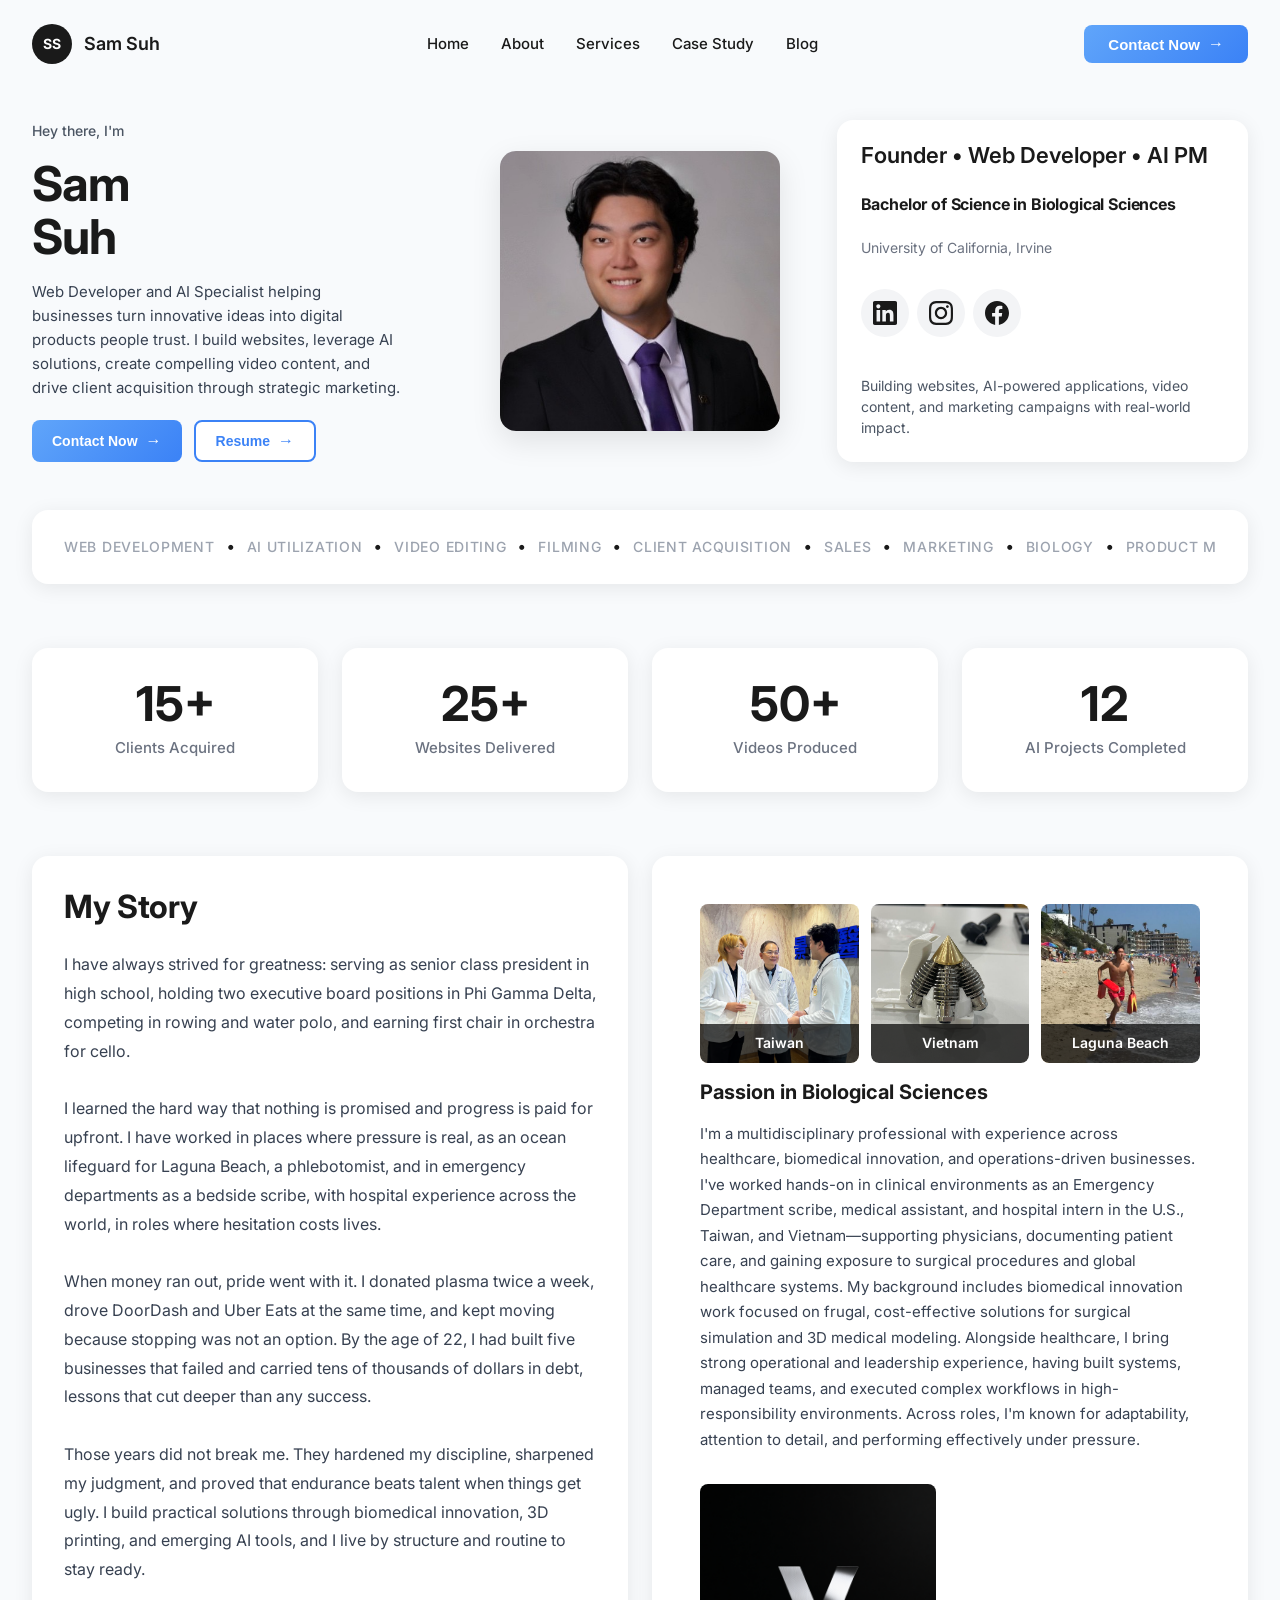
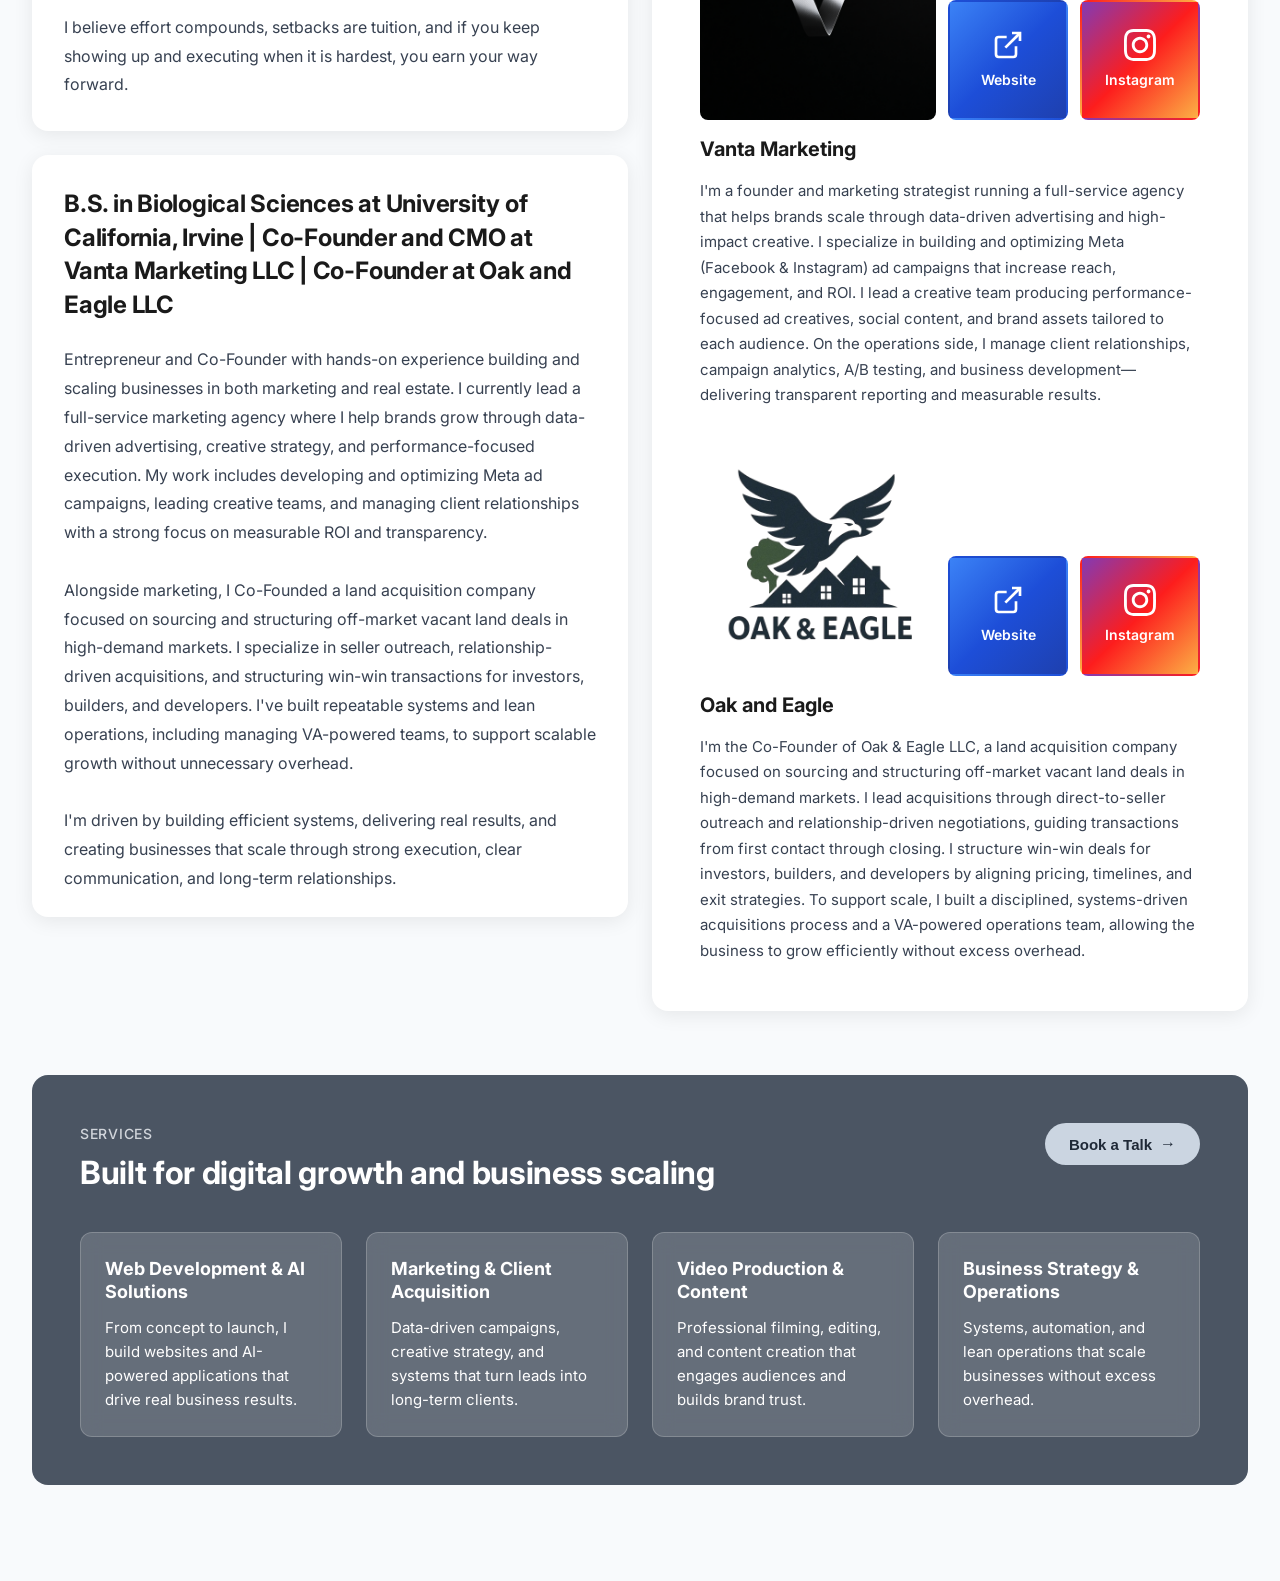
==== index.html @ a6cb5fdf "1" ====
<!DOCTYPE html>
<html lang="en">
<head>
    <meta charset="UTF-8">
    <meta name="viewport" content="width=device-width, initial-scale=1.0">
    <title>Sam Suh - Portfolio</title>
    <link rel="stylesheet" href="styles.css">
    <link rel="preconnect" href="https://fonts.googleapis.com">
    <link rel="preconnect" href="https://fonts.gstatic.com" crossorigin>
    <link href="https://fonts.googleapis.com/css2?family=Inter:wght@400;500;600;700&display=swap" rel="stylesheet">
</head>
<body>
    <!-- Header -->
    <header class="header">
        <div class="header-container">
            <div class="logo-section">
                <div class="logo-circle">SS</div>
                <span class="logo-name">Sam Suh</span>
            </div>
            <nav class="nav-links">
                <a href="#home">Home</a>
                <a href="#about">About</a>
                <a href="#services">Services</a>
                <a href="#case-study">Case Study</a>
                <a href="#blog">Blog</a>
            </nav>
            <button class="btn-contact-header">Contact Now <span class="arrow">→</span></button>
        </div>
    </header>

    <!-- Main Content -->
    <main class="main-content">
        <!-- Hero/About Section -->
        <section class="hero-section">
            <div class="hero-container">
                <!-- Left Column -->
                <div class="hero-left">
                    <p class="greeting">Hey there, I'm</p>
                    <h1 class="hero-name">Sam<br>Suh</h1>
                    <p class="hero-description">
                        Web Developer and AI Specialist helping businesses turn innovative ideas into digital products people trust. I build websites, leverage AI solutions, create compelling video content, and drive client acquisition through strategic marketing.
                    </p>
                    <div class="hero-buttons">
                        <button class="btn-primary">Contact Now <span class="arrow">→</span></button>
                        <button class="btn-secondary">Resume <span class="arrow">→</span></button>
                    </div>
                </div>

                <!-- Middle Column - Profile Picture -->
                <div class="hero-middle">
                    <div class="profile-image-container">
                        <img src="jojo.PNG" alt="Sam Suh" class="profile-image">
                    </div>
                </div>

                <!-- Right Column - Experience Card -->
                <div class="hero-right">
                    <div class="experience-card">
                        <p class="card-role">Founder • Web Developer • AI PM</p>
                        <h2 class="card-title">Bachelor of Science in Biological Sciences</h2>
                        <p class="card-company">University of California, Irvine</p>
                        <div class="card-icons">
                            <a href="https://www.linkedin.com/in/sam-suh-499b0b1a9/" target="_blank" rel="noopener noreferrer" class="social-icon" aria-label="LinkedIn">
                                <svg width="24" height="24" viewBox="0 0 24 24" fill="currentColor">
                                    <path d="M20.447 20.452h-3.554v-5.569c0-1.328-.027-3.037-1.852-3.037-1.853 0-2.136 1.445-2.136 2.939v5.667H9.351V9h3.414v1.561h.046c.477-.9 1.637-1.85 3.37-1.85 3.601 0 4.267 2.37 4.267 5.455v6.286zM5.337 7.433c-1.144 0-2.063-.926-2.063-2.065 0-1.138.92-2.063 2.063-2.063 1.14 0 2.064.925 2.064 2.063 0 1.139-.925 2.065-2.064 2.065zm1.782 13.019H3.555V9h3.564v11.452zM22.225 0H1.771C.792 0 0 .774 0 1.729v20.542C0 23.227.792 24 1.771 24h20.451C23.2 24 24 23.227 24 22.271V1.729C24 .774 23.2 0 22.222 0h.003z"/>
                                </svg>
                            </a>
                            <a href="https://www.instagram.com/jojo.suh/" target="_blank" rel="noopener noreferrer" class="social-icon" aria-label="Instagram">
                                <svg width="24" height="24" viewBox="0 0 24 24" fill="currentColor">
                                    <path d="M12 2.163c3.204 0 3.584.012 4.85.07 3.252.148 4.771 1.691 4.919 4.919.058 1.265.069 1.645.069 4.849 0 3.205-.012 3.584-.069 4.849-.149 3.225-1.664 4.771-4.919 4.919-1.266.058-1.644.07-4.85.07-3.204 0-3.584-.012-4.849-.07-3.26-.149-4.771-1.699-4.919-4.92-.058-1.265-.07-1.644-.07-4.849 0-3.204.013-3.583.07-4.849.149-3.227 1.664-4.771 4.919-4.919 1.266-.057 1.645-.069 4.849-.069zm0-2.163c-3.259 0-3.667.014-4.947.072-4.358.2-6.78 2.618-6.98 6.98-.059 1.281-.073 1.689-.073 4.948 0 3.259.014 3.668.072 4.948.2 4.358 2.618 6.78 6.98 6.98 1.281.058 1.689.072 4.948.072 3.259 0 3.668-.014 4.948-.072 4.354-.2 6.782-2.618 6.979-6.98.059-1.28.073-1.689.073-4.948 0-3.259-.014-3.667-.072-4.947-.196-4.354-2.617-6.78-6.979-6.98-1.281-.059-1.69-.073-4.949-.073zm0 5.838c-3.403 0-6.162 2.759-6.162 6.162s2.759 6.163 6.162 6.163 6.162-2.759 6.162-6.163c0-3.403-2.759-6.162-6.162-6.162zm0 10.162c-2.209 0-4-1.79-4-4 0-2.209 1.791-4 4-4s4 1.791 4 4c0 2.21-1.791 4-4 4zm6.406-11.845c-.796 0-1.441.645-1.441 1.44s.645 1.44 1.441 1.44c.795 0 1.439-.645 1.439-1.44s-.644-1.44-1.439-1.44z"/>
                                </svg>
                            </a>
                            <a href="https://www.facebook.com/suhjojo" target="_blank" rel="noopener noreferrer" class="social-icon" aria-label="Facebook">
                                <svg width="24" height="24" viewBox="0 0 24 24" fill="currentColor">
                                    <path d="M24 12.073c0-6.627-5.373-12-12-12s-12 5.373-12 12c0 5.99 4.388 10.954 10.125 11.854v-8.385H7.078v-3.47h3.047V9.43c0-3.007 1.792-4.669 4.533-4.669 1.312 0 2.686.235 2.686.235v2.953H15.83c-1.491 0-1.956.925-1.956 1.874v2.25h3.328l-.532 3.47h-2.796v8.385C19.612 23.027 24 18.062 24 12.073z"/>
                                </svg>
                            </a>
                        </div>
                        <p class="card-description">
                            Building websites, AI-powered applications, video content, and marketing campaigns with real-world impact.
                        </p>
                    </div>
                </div>
            </div>
        </section>

        <!-- Skills Section -->
        <section class="skills-section">
            <div class="skills-container">
                <div class="skills-card">
                    <div class="skills-scroll">
                        <div class="skills-content">
                            <span class="skill-item">WEB DEVELOPMENT</span>
                            <span class="skill-dot">•</span>
                            <span class="skill-item">AI UTILIZATION</span>
                            <span class="skill-dot">•</span>
                            <span class="skill-item">VIDEO EDITING</span>
                            <span class="skill-dot">•</span>
                            <span class="skill-item">FILMING</span>
                            <span class="skill-dot">•</span>
                            <span class="skill-item">CLIENT ACQUISITION</span>
                            <span class="skill-dot">•</span>
                            <span class="skill-item">SALES</span>
                            <span class="skill-dot">•</span>
                            <span class="skill-item">MARKETING</span>
                            <span class="skill-dot">•</span>
                            <span class="skill-item">BIOLOGY</span>
                            <span class="skill-dot">•</span>
                            <span class="skill-item">PRODUCT MANAGEMENT</span>
                            <span class="skill-dot">•</span>
                            <span class="skill-item">UI/UX DESIGN</span>
                            <span class="skill-dot">•</span>
                            <span class="skill-item">CONTENT CREATION</span>
                            <span class="skill-dot">•</span>
                            <span class="skill-item">BRAND STRATEGY</span>
                            <span class="skill-dot">•</span>
                            <span class="skill-item">DATA ANALYSIS</span>
                            <span class="skill-dot">•</span>
                            <span class="skill-item">PROJECT MANAGEMENT</span>
                            <span class="skill-dot">•</span>
                            <span class="skill-item">SEO OPTIMIZATION</span>
                            <span class="skill-dot">•</span>
                            <span class="skill-item">SOCIAL MEDIA</span>
                            <span class="skill-dot">•</span>
                            <span class="skill-item">E-COMMERCE</span>
                            <span class="skill-dot">•</span>
                            <span class="skill-item">API INTEGRATION</span>
                            <span class="skill-dot">•</span>
                            <span class="skill-item">CLOUD SERVICES</span>
                            <span class="skill-dot">•</span>
                            <span class="skill-item">WEB DEVELOPMENT</span>
                            <span class="skill-dot">•</span>
                            <span class="skill-item">AI UTILIZATION</span>
                            <span class="skill-dot">•</span>
                            <span class="skill-item">VIDEO EDITING</span>
                            <span class="skill-dot">•</span>
                            <span class="skill-item">FILMING</span>
                            <span class="skill-dot">•</span>
                            <span class="skill-item">CLIENT ACQUISITION</span>
                            <span class="skill-dot">•</span>
                            <span class="skill-item">SALES</span>
                            <span class="skill-dot">•</span>
                            <span class="skill-item">MARKETING</span>
                            <span class="skill-dot">•</span>
                            <span class="skill-item">BIOLOGY</span>
                            <span class="skill-dot">•</span>
                            <span class="skill-item">PRODUCT MANAGEMENT</span>
                            <span class="skill-dot">•</span>
                            <span class="skill-item">UI/UX DESIGN</span>
                            <span class="skill-dot">•</span>
                            <span class="skill-item">CONTENT CREATION</span>
                            <span class="skill-dot">•</span>
                            <span class="skill-item">BRAND STRATEGY</span>
                            <span class="skill-dot">•</span>
                            <span class="skill-item">DATA ANALYSIS</span>
                            <span class="skill-dot">•</span>
                            <span class="skill-item">PROJECT MANAGEMENT</span>
                            <span class="skill-dot">•</span>
                            <span class="skill-item">SEO OPTIMIZATION</span>
                            <span class="skill-dot">•</span>
                            <span class="skill-item">SOCIAL MEDIA</span>
                            <span class="skill-dot">•</span>
                            <span class="skill-item">E-COMMERCE</span>
                            <span class="skill-dot">•</span>
                            <span class="skill-item">API INTEGRATION</span>
                            <span class="skill-dot">•</span>
                            <span class="skill-item">CLOUD SERVICES</span>
                        </div>
                    </div>
                </div>
            </div>
        </section>

        <!-- Statistics Section -->
        <section class="stats-section">
            <div class="stats-container">
                <div class="stat-card">
                    <h3 class="stat-number">15+</h3>
                    <p class="stat-label">Clients Acquired</p>
                </div>
                <div class="stat-card">
                    <h3 class="stat-number">25+</h3>
                    <p class="stat-label">Websites Delivered</p>
                </div>
                <div class="stat-card">
                    <h3 class="stat-number">50+</h3>
                    <p class="stat-label">Videos Produced</p>
                </div>
                <div class="stat-card">
                    <h3 class="stat-number">12</h3>
                    <p class="stat-label">AI Projects Completed</p>
                </div>
            </div>
        </section>

        <!-- About Section -->
        <section id="about" class="about-section">
            <div class="about-wrapper">
                <div class="about-left-column">
                    <div class="my-story-container">
                        <h2 class="my-story-title">My Story</h2>
                        <p class="my-story-description">
                            I have always strived for greatness: serving as senior class president in high school, holding two executive board positions in Phi Gamma Delta, competing in rowing and water polo, and earning first chair in orchestra for cello.<br><br>
                            I learned the hard way that nothing is promised and progress is paid for upfront. I have worked in places where pressure is real, as an ocean lifeguard for Laguna Beach, a phlebotomist, and in emergency departments as a bedside scribe, with hospital experience across the world, in roles where hesitation costs lives.<br><br>
                            When money ran out, pride went with it. I donated plasma twice a week, drove DoorDash and Uber Eats at the same time, and kept moving because stopping was not an option. By the age of 22, I had built five businesses that failed and carried tens of thousands of dollars in debt, lessons that cut deeper than any success.<br><br>
                            Those years did not break me. They hardened my discipline, sharpened my judgment, and proved that endurance beats talent when things get ugly. I build practical solutions through biomedical innovation, 3D printing, and emerging AI tools, and I live by structure and routine to stay ready.<br><br>
                            I believe effort compounds, setbacks are tuition, and if you keep showing up and executing when it is hardest, you earn your way forward.
                        </p>
                    </div>
                    <div class="about-container">
                        <h2 class="about-title">B.S. in Biological Sciences at University of California, Irvine | Co-Founder and CMO at Vanta Marketing LLC | Co-Founder at Oak and Eagle LLC</h2>
                        <p class="about-description">
                            Entrepreneur and Co-Founder with hands-on experience building and scaling businesses in both marketing and real estate. I currently lead a full-service marketing agency where I help brands grow through data-driven advertising, creative strategy, and performance-focused execution. My work includes developing and optimizing Meta ad campaigns, leading creative teams, and managing client relationships with a strong focus on measurable ROI and transparency.<br><br>
                            Alongside marketing, I Co-Founded a land acquisition company focused on sourcing and structuring off-market vacant land deals in high-demand markets. I specialize in seller outreach, relationship-driven acquisitions, and structuring win-win transactions for investors, builders, and developers. I've built repeatable systems and lean operations, including managing VA-powered teams, to support scalable growth without unnecessary overhead.<br><br>
                            I'm driven by building efficient systems, delivering real results, and creating businesses that scale through strong execution, clear communication, and long-term relationships.
                        </p>
                    </div>
                </div>
                <div class="about-box-right">
                    <div class="info-box">
                        <div class="info-images">
                            <div class="info-image">
                                <img src="tpe.PNG" alt="Taiwan">
                                <div class="image-overlay">Taiwan</div>
                            </div>
                            <div class="info-image">
                                <img src="vn.PNG" alt="Vietnam">
                                <div class="image-overlay">Vietnam</div>
                            </div>
                            <div class="info-image">
                                <img src="lg.PNG" alt="Laguna Beach">
                                <div class="image-overlay">Laguna Beach</div>
                            </div>
                        </div>
                        <h3 class="info-title">Passion in Biological Sciences</h3>
                        <p class="info-description">
                            I'm a multidisciplinary professional with experience across healthcare, biomedical innovation, and operations-driven businesses. I've worked hands-on in clinical environments as an Emergency Department scribe, medical assistant, and hospital intern in the U.S., Taiwan, and Vietnam—supporting physicians, documenting patient care, and gaining exposure to surgical procedures and global healthcare systems. My background includes biomedical innovation work focused on frugal, cost-effective solutions for surgical simulation and 3D medical modeling. Alongside healthcare, I bring strong operational and leadership experience, having built systems, managed teams, and executed complex workflows in high-responsibility environments. Across roles, I'm known for adaptability, attention to detail, and performing effectively under pressure.
                        </p>
                    </div>
                    <div class="info-box">
                        <div class="info-images">
                            <div class="info-image">
                                <img src="vanta.png" alt="Vanta Marketing">
                            </div>
                            <div class="info-button">
                                <a href="https://www.vantamarketing.co/" target="_blank" rel="noopener noreferrer" class="website-button">
                                    <svg width="24" height="24" viewBox="0 0 24 24" fill="none" stroke="currentColor" stroke-width="2">
                                        <path d="M18 13v6a2 2 0 0 1-2 2H5a2 2 0 0 1-2-2V8a2 2 0 0 1 2-2h6"></path>
                                        <polyline points="15 3 21 3 21 9"></polyline>
                                        <line x1="10" y1="14" x2="21" y2="3"></line>
                                    </svg>
                                    <span>Website</span>
                                </a>
                            </div>
                            <div class="info-button">
                                <a href="https://www.instagram.com/officialvantamarketing/" target="_blank" rel="noopener noreferrer" class="instagram-button">
                                    <svg width="24" height="24" viewBox="0 0 24 24" fill="currentColor">
                                        <path d="M12 2.163c3.204 0 3.584.012 4.85.07 3.252.148 4.771 1.691 4.919 4.919.058 1.265.069 1.645.069 4.849 0 3.205-.012 3.584-.069 4.849-.149 3.225-1.664 4.771-4.919 4.919-1.266.058-1.644.07-4.85.07-3.204 0-3.584-.012-4.849-.07-3.26-.149-4.771-1.699-4.919-4.92-.058-1.265-.07-1.644-.07-4.849 0-3.204.013-3.583.07-4.849.149-3.227 1.664-4.771 4.919-4.919 1.266-.057 1.645-.069 4.849-.069zm0-2.163c-3.259 0-3.667.014-4.947.072-4.358.2-6.78 2.618-6.98 6.98-.059 1.281-.073 1.689-.073 4.948 0 3.259.014 3.668.072 4.948.2 4.358 2.618 6.78 6.98 6.98 1.281.058 1.689.072 4.948.072 3.259 0 3.668-.014 4.948-.072 4.354-.2 6.782-2.618 6.979-6.98.059-1.28.073-1.689.073-4.948 0-3.259-.014-3.667-.072-4.947-.196-4.354-2.617-6.78-6.979-6.98-1.281-.059-1.69-.073-4.949-.073zm0 5.838c-3.403 0-6.162 2.759-6.162 6.162s2.759 6.163 6.162 6.163 6.162-2.759 6.162-6.163c0-3.403-2.759-6.162-6.162-6.162zm0 10.162c-2.209 0-4-1.79-4-4 0-2.209 1.791-4 4-4s4 1.791 4 4c0 2.21-1.791 4-4 4zm6.406-11.845c-.796 0-1.441.645-1.441 1.44s.645 1.44 1.441 1.44c.795 0 1.439-.645 1.439-1.44s-.644-1.44-1.439-1.44z"/>
                                    </svg>
                                    <span>Instagram</span>
                                </a>
                            </div>
                        </div>
                        <h3 class="info-title">Vanta Marketing</h3>
                        <p class="info-description">
                            I'm a founder and marketing strategist running a full-service agency that helps brands scale through data-driven advertising and high-impact creative. I specialize in building and optimizing Meta (Facebook & Instagram) ad campaigns that increase reach, engagement, and ROI. I lead a creative team producing performance-focused ad creatives, social content, and brand assets tailored to each audience. On the operations side, I manage client relationships, campaign analytics, A/B testing, and business development—delivering transparent reporting and measurable results.
                        </p>
                    </div>
                    <div class="info-box">
                        <div class="info-images">
                            <div class="info-image">
                                <img src="tmpd0c7r99x.webp" alt="Oak and Eagle">
                            </div>
                            <div class="info-button">
                                <a href="https://theoakeagle.com/" target="_blank" rel="noopener noreferrer" class="website-button">
                                    <svg width="24" height="24" viewBox="0 0 24 24" fill="none" stroke="currentColor" stroke-width="2">
                                        <path d="M18 13v6a2 2 0 0 1-2 2H5a2 2 0 0 1-2-2V8a2 2 0 0 1 2-2h6"></path>
                                        <polyline points="15 3 21 3 21 9"></polyline>
                                        <line x1="10" y1="14" x2="21" y2="3"></line>
                                    </svg>
                                    <span>Website</span>
                                </a>
                            </div>
                            <div class="info-button">
                                <a href="https://www.instagram.com/oakandeagle/" target="_blank" rel="noopener noreferrer" class="instagram-button">
                                    <svg width="24" height="24" viewBox="0 0 24 24" fill="currentColor">
                                        <path d="M12 2.163c3.204 0 3.584.012 4.85.07 3.252.148 4.771 1.691 4.919 4.919.058 1.265.069 1.645.069 4.849 0 3.205-.012 3.584-.069 4.849-.149 3.225-1.664 4.771-4.919 4.919-1.266.058-1.644.07-4.85.07-3.204 0-3.584-.012-4.849-.07-3.26-.149-4.771-1.699-4.919-4.92-.058-1.265-.07-1.644-.07-4.849 0-3.204.013-3.583.07-4.849.149-3.227 1.664-4.771 4.919-4.919 1.266-.057 1.645-.069 4.849-.069zm0-2.163c-3.259 0-3.667.014-4.947.072-4.358.2-6.78 2.618-6.98 6.98-.059 1.281-.073 1.689-.073 4.948 0 3.259.014 3.668.072 4.948.2 4.358 2.618 6.78 6.98 6.98 1.281.058 1.689.072 4.948.072 3.259 0 3.668-.014 4.948-.072 4.354-.2 6.782-2.618 6.979-6.98.059-1.28.073-1.689.073-4.948 0-3.259-.014-3.667-.072-4.947-.196-4.354-2.617-6.78-6.979-6.98-1.281-.059-1.69-.073-4.949-.073zm0 5.838c-3.403 0-6.162 2.759-6.162 6.162s2.759 6.163 6.162 6.163 6.162-2.759 6.162-6.163c0-3.403-2.759-6.162-6.162-6.162zm0 10.162c-2.209 0-4-1.79-4-4 0-2.209 1.791-4 4-4s4 1.791 4 4c0 2.21-1.791 4-4 4zm6.406-11.845c-.796 0-1.441.645-1.441 1.44s.645 1.44 1.441 1.44c.795 0 1.439-.645 1.439-1.44s-.644-1.44-1.439-1.44z"/>
                                    </svg>
                                    <span>Instagram</span>
                                </a>
                            </div>
                        </div>
                        <h3 class="info-title">Oak and Eagle</h3>
                        <p class="info-description">
                            I'm the Co-Founder of Oak & Eagle LLC, a land acquisition company focused on sourcing and structuring off-market vacant land deals in high-demand markets. I lead acquisitions through direct-to-seller outreach and relationship-driven negotiations, guiding transactions from first contact through closing. I structure win-win deals for investors, builders, and developers by aligning pricing, timelines, and exit strategies. To support scale, I built a disciplined, systems-driven acquisitions process and a VA-powered operations team, allowing the business to grow efficiently without excess overhead.
                        </p>
                    </div>
                </div>
            </div>
        </section>

        <!-- Services Section -->
        <section id="services" class="services-section">
            <div class="services-container">
                <div class="services-header">
                    <div class="services-header-left">
                        <p class="services-label">SERVICES</p>
                        <h3 class="services-title">Built for digital growth and business scaling</h3>
                    </div>
                    <button class="services-button">Book a Talk <span class="arrow">→</span></button>
                </div>
                <div class="services-cards">
                    <div class="service-card">
                        <h4 class="service-card-title">Web Development & AI Solutions</h4>
                        <p class="service-card-description">From concept to launch, I build websites and AI-powered applications that drive real business results.</p>
                    </div>
                    <div class="service-card">
                        <h4 class="service-card-title">Marketing & Client Acquisition</h4>
                        <p class="service-card-description">Data-driven campaigns, creative strategy, and systems that turn leads into long-term clients.</p>
                    </div>
                    <div class="service-card">
                        <h4 class="service-card-title">Video Production & Content</h4>
                        <p class="service-card-description">Professional filming, editing, and content creation that engages audiences and builds brand trust.</p>
                    </div>
                    <div class="service-card">
                        <h4 class="service-card-title">Business Strategy & Operations</h4>
                        <p class="service-card-description">Systems, automation, and lean operations that scale businesses without excess overhead.</p>
                    </div>
                </div>
            </div>
        </section>
    </main>

    <script src="script.js"></script>
</body>
</html>
---- styles.css ----
* {
    margin: 0;
    padding: 0;
    box-sizing: border-box;
}

body {
    font-family: 'Inter', -apple-system, BlinkMacSystemFont, 'Segoe UI', Roboto, Oxygen, Ubuntu, Cantarell, sans-serif;
    background-color: #f8fafc;
    color: #1a1a1a;
    line-height: 1.6;
}

/* Header */
.header {
    background-color: transparent;
    padding: 1.5rem 0;
    position: sticky;
    top: 0;
    z-index: 100;
}

.header-container {
    max-width: 1400px;
    margin: 0 auto;
    padding: 0 2rem;
    display: flex;
    justify-content: space-between;
    align-items: center;
}

.logo-section {
    display: flex;
    align-items: center;
    gap: 0.75rem;
}

.logo-circle {
    width: 40px;
    height: 40px;
    background-color: #1a1a1a;
    color: #ffffff;
    border-radius: 50%;
    display: flex;
    align-items: center;
    justify-content: center;
    font-weight: 700;
    font-size: 0.875rem;
}

.logo-name {
    font-weight: 600;
    font-size: 1.125rem;
    color: #1a1a1a;
}

.nav-links {
    display: flex;
    gap: 2rem;
    align-items: center;
}

.nav-links a {
    text-decoration: none;
    color: #1a1a1a;
    font-size: 0.9375rem;
    font-weight: 500;
    transition: color 0.2s;
}

.nav-links a:hover {
    color: #4a90e2;
}

.btn-contact-header {
    background: linear-gradient(135deg, #60a5fa 0%, #3b82f6 100%);
    color: #ffffff;
    border: none;
    padding: 0.625rem 1.5rem;
    border-radius: 0.5rem;
    font-weight: 600;
    font-size: 0.9375rem;
    cursor: pointer;
    display: flex;
    align-items: center;
    gap: 0.5rem;
    transition: transform 0.2s, box-shadow 0.2s;
}

.btn-contact-header:hover {
    transform: translateY(-1px);
    box-shadow: 0 4px 12px rgba(59, 130, 246, 0.3);
}

.arrow {
    font-size: 1rem;
}

/* Main Content */
.main-content {
    max-width: 1400px;
    margin: 0 auto;
    padding: 2rem 2rem;
}

/* Hero Section */
.hero-section {
    margin-bottom: 3rem;
}

.hero-container {
    display: grid;
    grid-template-columns: 1fr 0.8fr 1fr;
    gap: 2rem;
    align-items: stretch;
}

.hero-left {
    display: flex;
    flex-direction: column;
    gap: 1rem;
    justify-content: space-between;
    height: 100%;
}

.greeting {
    font-size: 0.875rem;
    color: #4b5563;
    font-weight: 500;
}

.hero-name {
    font-size: 3rem;
    font-weight: 700;
    line-height: 1.1;
    color: #1a1a1a;
    letter-spacing: -0.02em;
}

.hero-description {
    font-size: 0.9375rem;
    color: #374151;
    line-height: 1.6;
    max-width: 90%;
}

.hero-buttons {
    display: flex;
    gap: 0.75rem;
    margin-top: 0.25rem;
}

.btn-primary {
    background: linear-gradient(135deg, #60a5fa 0%, #3b82f6 100%);
    color: #ffffff;
    border: none;
    padding: 0.625rem 1.25rem;
    border-radius: 0.5rem;
    font-weight: 600;
    font-size: 0.875rem;
    cursor: pointer;
    display: flex;
    align-items: center;
    gap: 0.5rem;
    transition: transform 0.2s, box-shadow 0.2s;
}

.btn-primary:hover {
    transform: translateY(-1px);
    box-shadow: 0 4px 12px rgba(59, 130, 246, 0.3);
}

.btn-secondary {
    background: #ffffff;
    color: #3b82f6;
    border: 2px solid #3b82f6;
    padding: 0.625rem 1.25rem;
    border-radius: 0.5rem;
    font-weight: 600;
    font-size: 0.875rem;
    cursor: pointer;
    display: flex;
    align-items: center;
    gap: 0.5rem;
    transition: transform 0.2s, background-color 0.2s;
}

.btn-secondary:hover {
    transform: translateY(-1px);
    background-color: #eff6ff;
}

/* Profile Image */
.hero-middle {
    display: flex;
    justify-content: center;
    align-items: center;
}

.profile-image-container {
    width: 100%;
    max-width: 280px;
    aspect-ratio: 1;
    border-radius: 1rem;
    overflow: hidden;
    box-shadow: 0 10px 30px rgba(0, 0, 0, 0.1);
}

.profile-image {
    width: 100%;
    height: 100%;
    object-fit: cover;
}

/* Experience Card */
.hero-right {
    display: flex;
    justify-content: flex-end;
    align-items: flex-start;
    height: 100%;
}

.experience-card {
    background: #ffffff;
    border-radius: 1rem;
    padding: 1.5rem;
    box-shadow: 0 4px 20px rgba(0, 0, 0, 0.08);
    max-width: 100%;
    width: 100%;
    height: 100%;
    display: flex;
    flex-direction: column;
    justify-content: space-between;
}

.card-year {
    font-size: 0.75rem;
    color: #6b7280;
    margin-bottom: 0.375rem;
}

.card-role {
    font-size: 1.375rem;
    font-weight: 600;
    color: #1a1a1a;
    margin-bottom: 1mm;
    line-height: 1;
    padding-bottom: 0;
}

.card-title {
    font-size: 1rem;
    font-weight: 700;
    color: #1a1a1a;
    line-height: 1;
    margin-bottom: 1mm;
    margin-top: 0;
    letter-spacing: -0.01em;
    white-space: nowrap;
}

.card-company {
    font-size: 0.875rem;
    color: #6b7280;
    margin-bottom: 1mm;
    margin-top: 0;
    line-height: 1;
    padding-top: 0;
}

.card-icons {
    display: flex;
    gap: 0.5rem;
    margin-bottom: 0.75rem;
    margin-top: 1mm;
}

.social-icon {
    width: 48px;
    height: 48px;
    border-radius: 50%;
    display: flex;
    align-items: center;
    justify-content: center;
    background-color: #f3f4f6;
    color: #1a1a1a;
    text-decoration: none;
    transition: background-color 0.2s, transform 0.2s;
}

.social-icon:hover {
    background-color: #e5e7eb;
    transform: scale(1.1);
}

.social-icon svg {
    width: 24px;
    height: 24px;
}

.card-description {
    font-size: 0.875rem;
    color: #4b5563;
    line-height: 1.5;
}

/* Skills Section */
.skills-section {
    margin-bottom: 4rem;
}

.skills-container {
    display: flex;
    justify-content: center;
}

.skills-card {
    background: #ffffff;
    border-radius: 1rem;
    padding: 1.5rem 2rem;
    box-shadow: 0 4px 20px rgba(0, 0, 0, 0.08);
    overflow: hidden;
    width: 100%;
    max-width: 1400px;
}

.skills-scroll {
    overflow: hidden;
    width: 100%;
}

.skills-content {
    display: inline-flex;
    align-items: center;
    gap: 0.75rem;
    white-space: nowrap;
    animation: scroll-left 30s linear infinite;
}

@keyframes scroll-left {
    0% {
        transform: translateX(0);
    }
    100% {
        transform: translateX(-50%);
    }
}

.skill-item {
    font-size: 0.875rem;
    color: #9ca3af;
    font-weight: 500;
    letter-spacing: 0.05em;
    flex-shrink: 0;
}

.skill-dot {
    color: #1a1a1a;
    font-weight: 700;
    flex-shrink: 0;
}

/* Statistics Section */
.stats-section {
    margin-bottom: 4rem;
}

.stats-container {
    display: grid;
    grid-template-columns: repeat(4, 1fr);
    gap: 1.5rem;
}

.stat-card {
    background: #ffffff;
    border-radius: 1rem;
    padding: 2rem;
    box-shadow: 0 4px 20px rgba(0, 0, 0, 0.08);
    text-align: center;
}

.stat-number {
    font-size: 3rem;
    font-weight: 700;
    color: #1a1a1a;
    margin-bottom: 0.5rem;
    line-height: 1;
}

.stat-label {
    font-size: 0.9375rem;
    color: #6b7280;
    font-weight: 500;
}

/* About Section */
.about-section {
    margin-bottom: 4rem;
}

/* My Story Section */
.my-story-container {
    background: #ffffff;
    border-radius: 1rem;
    padding: 2rem;
    box-shadow: 0 4px 20px rgba(0, 0, 0, 0.08);
    display: flex;
    flex-direction: column;
}

.my-story-title {
    font-size: 2rem;
    font-weight: 700;
    color: #1a1a1a;
    margin: 0 0 1.5rem 0;
    line-height: 1.2;
    letter-spacing: -0.01em;
}

.my-story-description {
    font-size: 1rem;
    color: #374151;
    line-height: 1.8;
    text-align: left;
    word-spacing: normal;
    margin: 0;
}

/* Services Section */
.services-section {
    margin-bottom: 4rem;
}

.services-container {
    max-width: 1400px;
    margin: 0 auto;
    padding: 3rem;
    background: #4b5563;
    border-radius: 1rem;
}

.services-header {
    display: flex;
    justify-content: space-between;
    align-items: flex-start;
    margin-bottom: 2.5rem;
}

.services-header-left {
    display: flex;
    flex-direction: column;
    gap: 0.5rem;
}

.services-label {
    font-size: 0.875rem;
    color: #d1d5db;
    font-weight: 500;
    letter-spacing: 0.05em;
    margin: 0;
}

.services-title {
    font-size: 2rem;
    font-weight: 700;
    color: #ffffff;
    margin: 0;
    line-height: 1.2;
    letter-spacing: -0.01em;
}

.services-button {
    background: #cbd5e1;
    color: #1f2937;
    border: none;
    padding: 0.75rem 1.5rem;
    border-radius: 2rem;
    font-weight: 600;
    font-size: 0.9375rem;
    cursor: pointer;
    display: flex;
    align-items: center;
    gap: 0.5rem;
    transition: transform 0.2s, background-color 0.2s;
    white-space: nowrap;
}

.services-button:hover {
    background: #b0bcc8;
    transform: translateY(-1px);
}

.services-cards {
    display: grid;
    grid-template-columns: repeat(4, 1fr);
    gap: 1.5rem;
}

.service-card {
    background: rgba(255, 255, 255, 0.15);
    backdrop-filter: blur(10px);
    border-radius: 0.75rem;
    padding: 1.5rem;
    border: 1px solid rgba(255, 255, 255, 0.2);
}

.service-card-title {
    font-size: 1.125rem;
    font-weight: 700;
    color: #ffffff;
    margin: 0 0 0.75rem 0;
    line-height: 1.3;
}

.service-card-description {
    font-size: 0.9375rem;
    color: #ffffff;
    line-height: 1.6;
    margin: 0;
}

.about-wrapper {
    display: grid;
    grid-template-columns: repeat(4, 1fr);
    gap: 1.5rem;
    align-items: start;
}

.about-left-column {
    grid-column: span 2;
    display: flex;
    flex-direction: column;
    gap: 1.5rem;
}

.about-box-right {
    grid-column: span 2;
}

.about-container {
    background: #ffffff;
    border-radius: 1rem;
    padding: 2rem;
    padding-bottom: 1.5rem;
    box-shadow: 0 4px 20px rgba(0, 0, 0, 0.08);
    display: flex;
    flex-direction: column;
    align-self: start;
}

.about-box-right {
    background: #ffffff;
    border-radius: 1rem;
    padding: 3rem;
    box-shadow: 0 4px 20px rgba(0, 0, 0, 0.08);
    display: flex;
    flex-direction: column;
    gap: 2rem;
}

.info-box {
    display: flex;
    flex-direction: column;
    gap: 1rem;
}

.info-images {
    display: flex;
    gap: 0.75rem;
    flex-wrap: nowrap;
    justify-content: flex-start;
    align-items: flex-end;
    width: 100%;
}

.info-image {
    flex: 1;
    aspect-ratio: 1;
    min-width: 0;
    border-radius: 0.5rem;
    overflow: hidden;
    position: relative;
}

.info-image img {
    width: 100%;
    height: 100%;
    object-fit: cover;
}

.image-overlay {
    position: absolute;
    bottom: 0;
    left: 0;
    right: 0;
    background: rgba(0, 0, 0, 0.7);
    color: #ffffff;
    padding: 0.5rem;
    text-align: center;
    font-size: 0.875rem;
    font-weight: 600;
    border-radius: 0 0 0.5rem 0.5rem;
}

.info-button {
    flex: 0 0 auto;
    width: 120px;
    height: 120px;
    display: flex;
    align-items: center;
    justify-content: center;
    align-self: flex-end;
}

.website-button,
.instagram-button {
    width: 100%;
    height: 100%;
    display: flex;
    flex-direction: column;
    align-items: center;
    justify-content: center;
    gap: 0.5rem;
    border-radius: 0.5rem;
    text-decoration: none;
    font-weight: 600;
    font-size: 0.875rem;
    transition: transform 0.2s, box-shadow 0.2s;
    border: 2px solid #e5e7eb;
}

.website-button {
    background: linear-gradient(135deg, #3b82f6 0%, #1d4ed8 50%, #1e40af 100%);
    color: #ffffff;
    border-color: transparent;
}

.website-button:hover {
    transform: translateY(-2px);
    box-shadow: 0 4px 12px rgba(59, 130, 246, 0.3);
}

.instagram-button {
    background: linear-gradient(135deg, #833ab4 0%, #fd1d1d 50%, #fcb045 100%);
    color: #ffffff;
    border-color: transparent;
}

.instagram-button:hover {
    transform: translateY(-2px);
    box-shadow: 0 4px 12px rgba(131, 58, 180, 0.3);
}

.website-button svg,
.instagram-button svg {
    width: 32px;
    height: 32px;
}

.info-title {
    font-size: 1.25rem;
    font-weight: 700;
    color: #1a1a1a;
    margin: 0;
    line-height: 1.3;
}

.info-description {
    font-size: 0.9375rem;
    color: #374151;
    line-height: 1.7;
    margin: 0;
}

.about-title {
    font-size: 1.5rem;
    font-weight: 700;
    color: #1a1a1a;
    line-height: 1.4;
    margin-bottom: 1.5rem;
    letter-spacing: -0.01em;
}

.about-description {
    font-size: 1rem;
    color: #374151;
    line-height: 1.8;
    text-align: left;
    word-spacing: normal;
    margin-bottom: 0;
}

/* Responsive Design */
@media (max-width: 1200px) {
    .hero-container {
        grid-template-columns: 1fr;
        gap: 2rem;
    }

    .hero-middle {
        order: -1;
    }

    .profile-image-container {
        max-width: 300px;
    }

    .stats-container {
        grid-template-columns: repeat(2, 1fr);
    }
}

@media (max-width: 768px) {
    .header-container {
        flex-direction: column;
        gap: 1rem;
    }

    .nav-links {
        flex-wrap: wrap;
        justify-content: center;
        gap: 1rem;
    }

    .hero-name {
        font-size: 3rem;
    }

    .hero-buttons {
        flex-direction: column;
    }

    .stats-container {
        grid-template-columns: 1fr;
    }

    .skills-card {
        padding: 1rem;
    }
}
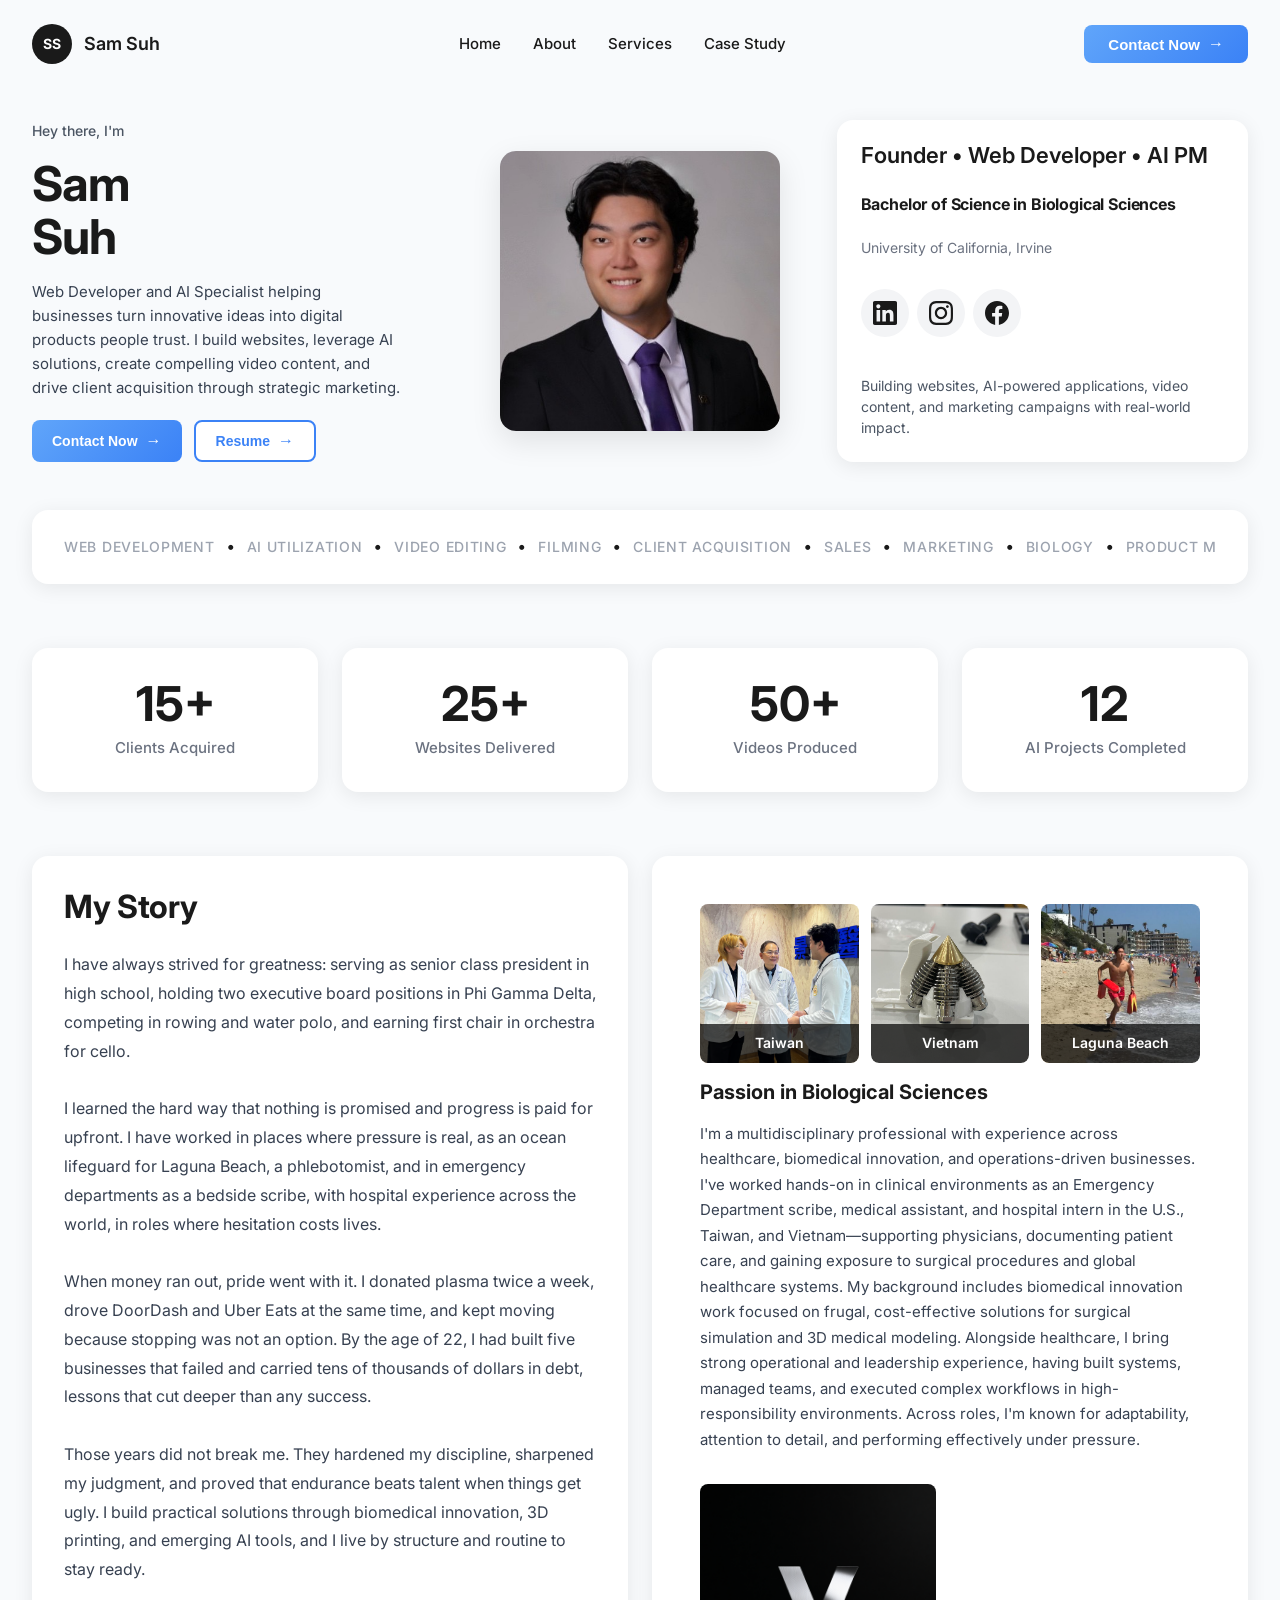
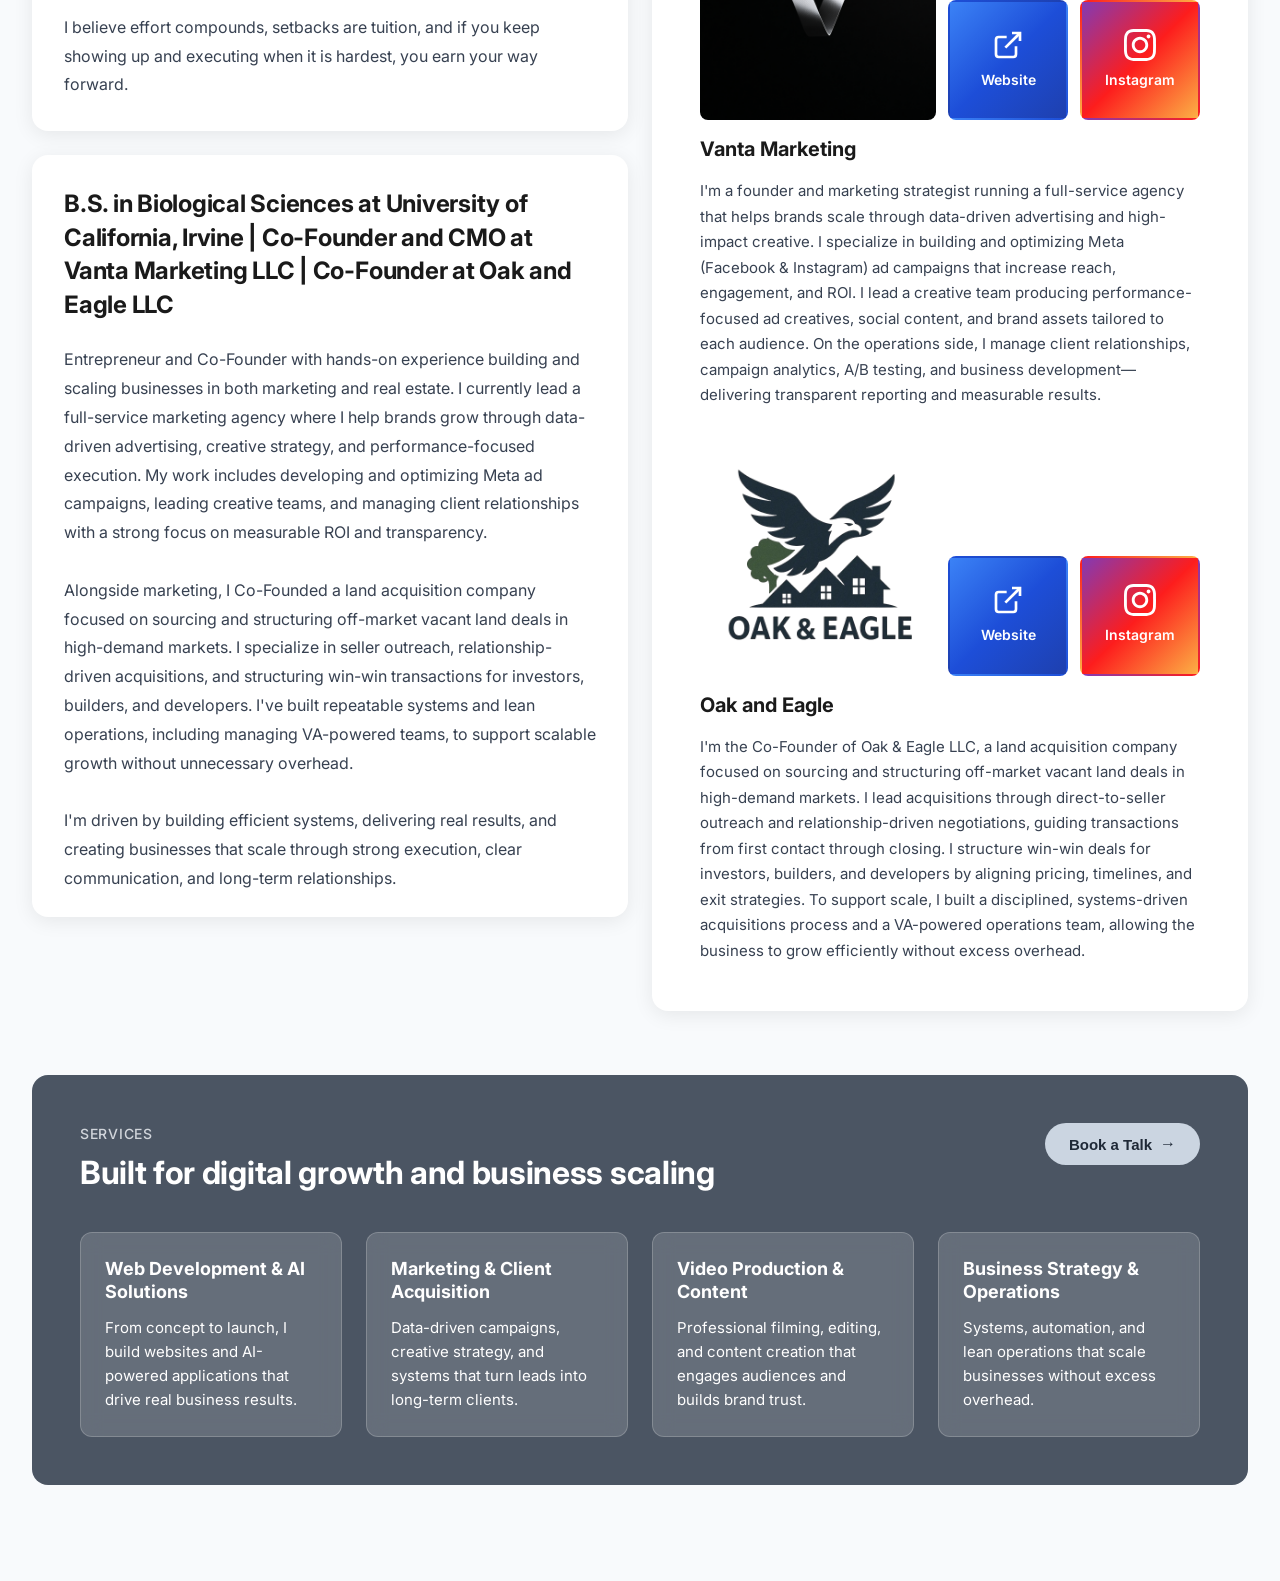
==== commit 76d60cbc: "2" ====
--- a/index.html
+++ b/index.html
@@ -18,11 +18,10 @@
                 <span class="logo-name">Sam Suh</span>
             </div>
             <nav class="nav-links">
-                <a href="#home">Home</a>
+                <a href="#top">Home</a>
                 <a href="#about">About</a>
                 <a href="#services">Services</a>
                 <a href="#case-study">Case Study</a>
-                <a href="#blog">Blog</a>
             </nav>
             <button class="btn-contact-header">Contact Now <span class="arrow">→</span></button>
         </div>
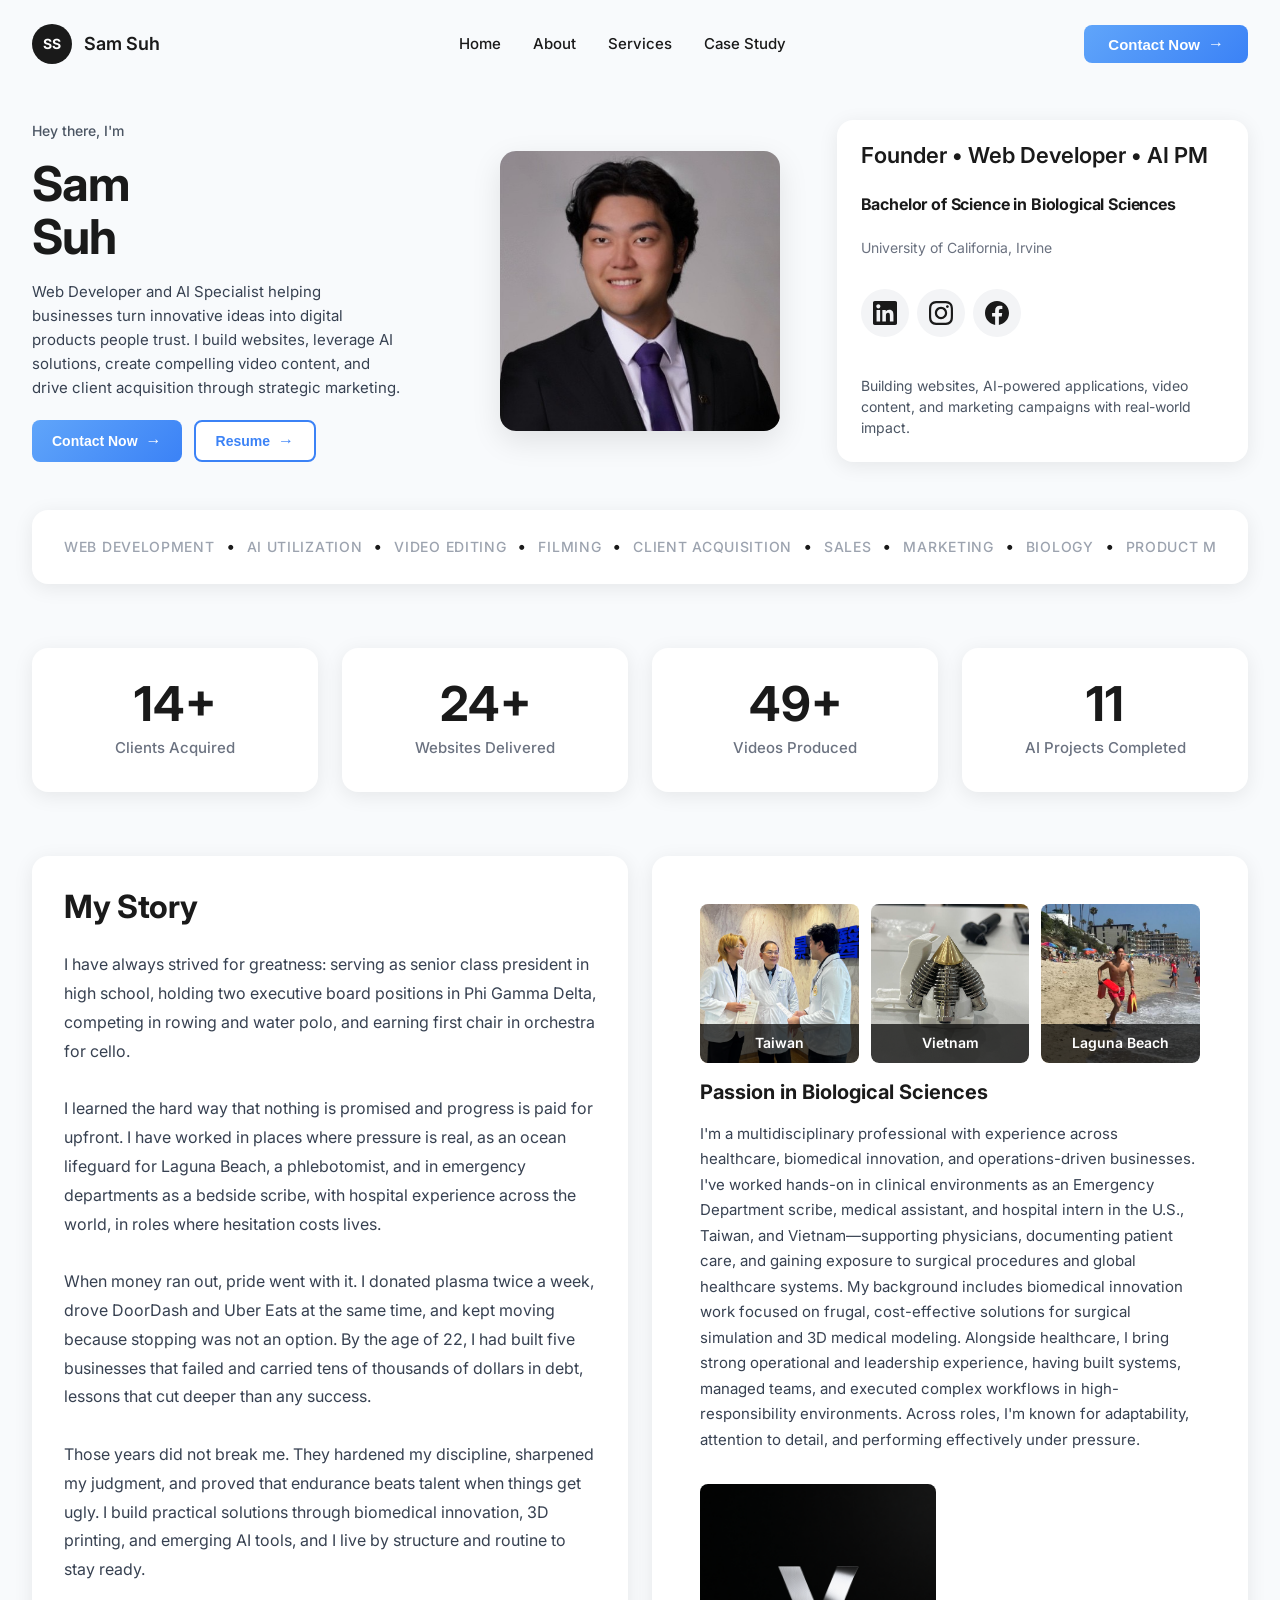
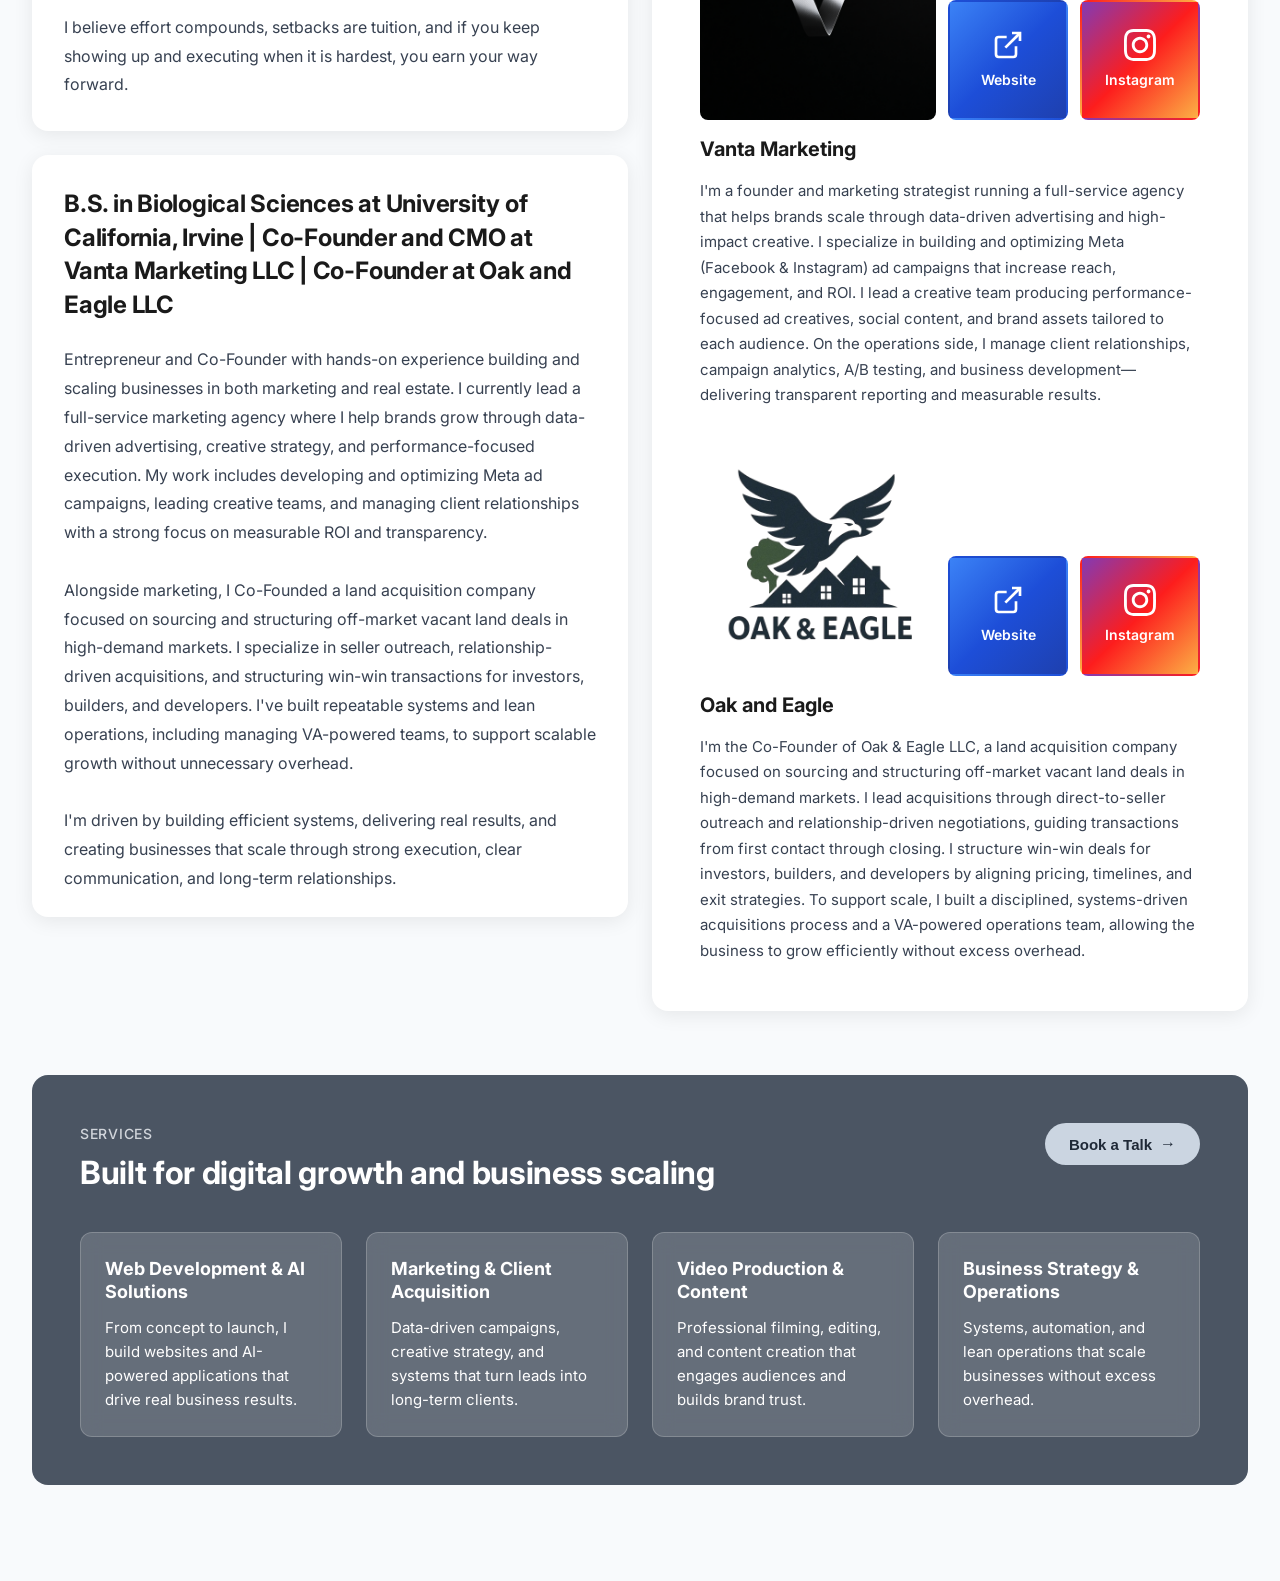
==== commit 6df96588: "finale" ====
--- a/index.html
+++ b/index.html
@@ -21,7 +21,7 @@
                 <a href="#top">Home</a>
                 <a href="#about">About</a>
                 <a href="#services">Services</a>
-                <a href="#case-study">Case Study</a>
+                <a href="case-study.html">Case Study</a>
             </nav>
             <button class="btn-contact-header">Contact Now <span class="arrow">→</span></button>
         </div>
@@ -171,22 +171,22 @@
         </section>
 
         <!-- Statistics Section -->
-        <section class="stats-section">
+        <section class="stats-section" id="stats-section">
             <div class="stats-container">
                 <div class="stat-card">
-                    <h3 class="stat-number">15+</h3>
+                    <h3 class="stat-number" data-target="15" data-suffix="+">0+</h3>
                     <p class="stat-label">Clients Acquired</p>
                 </div>
                 <div class="stat-card">
-                    <h3 class="stat-number">25+</h3>
+                    <h3 class="stat-number" data-target="25" data-suffix="+">0+</h3>
                     <p class="stat-label">Websites Delivered</p>
                 </div>
                 <div class="stat-card">
-                    <h3 class="stat-number">50+</h3>
+                    <h3 class="stat-number" data-target="50" data-suffix="+">0+</h3>
                     <p class="stat-label">Videos Produced</p>
                 </div>
                 <div class="stat-card">
-                    <h3 class="stat-number">12</h3>
+                    <h3 class="stat-number" data-target="12" data-suffix="">0</h3>
                     <p class="stat-label">AI Projects Completed</p>
                 </div>
             </div>
@@ -330,6 +330,26 @@
         </section>
     </main>
 
+    <!-- Contact modal -->
+    <div id="contact-modal" class="contact-modal" aria-hidden="true">
+        <div class="contact-modal-overlay"></div>
+        <div class="contact-modal-box">
+            <button type="button" class="contact-modal-close" aria-label="Close">×</button>
+            <h2 class="contact-modal-title">Get in touch</h2>
+            <form class="contact-form" action="https://formspree.io/f/mbdavydj" method="POST">
+                <label for="contact-name">Name</label>
+                <input type="text" id="contact-name" name="name" required placeholder="Your name">
+                <label for="contact-phone">Phone Number</label>
+                <input type="tel" id="contact-phone" name="phone" placeholder="Your phone number">
+                <label for="contact-email">Email</label>
+                <input type="email" id="contact-email" name="email" required placeholder="Your email">
+                <label for="contact-message">Message</label>
+                <textarea id="contact-message" name="message" rows="4" required placeholder="Your message"></textarea>
+                <button type="submit" class="contact-form-submit">Send message</button>
+            </form>
+        </div>
+    </div>
+
     <script src="script.js"></script>
 </body>
 </html>
--- a/styles.css
+++ b/styles.css
@@ -738,3 +738,398 @@
         padding: 1rem;
     }
 }
+
+/* Contact modal */
+.contact-modal {
+    position: fixed;
+    inset: 0;
+    z-index: 1000;
+    display: flex;
+    align-items: center;
+    justify-content: center;
+    padding: 1.5rem;
+    opacity: 0;
+    visibility: hidden;
+    transition: opacity 0.2s, visibility 0.2s;
+}
+.contact-modal--open {
+    opacity: 1;
+    visibility: visible;
+}
+.contact-modal-overlay {
+    position: absolute;
+    inset: 0;
+    background: rgba(0, 0, 0, 0.5);
+}
+.contact-modal-box {
+    position: relative;
+    background: #ffffff;
+    border-radius: 1rem;
+    padding: 2rem;
+    max-width: 440px;
+    width: 100%;
+    box-shadow: 0 20px 60px rgba(0, 0, 0, 0.2);
+}
+.contact-modal-close {
+    position: absolute;
+    top: 1rem;
+    right: 1rem;
+    width: 36px;
+    height: 36px;
+    border: none;
+    background: #f3f4f6;
+    color: #1a1a1a;
+    font-size: 1.5rem;
+    line-height: 1;
+    border-radius: 0.5rem;
+    cursor: pointer;
+    display: flex;
+    align-items: center;
+    justify-content: center;
+    transition: background 0.2s;
+}
+.contact-modal-close:hover {
+    background: #e5e7eb;
+}
+.contact-modal-title {
+    font-size: 1.5rem;
+    font-weight: 700;
+    color: #1a1a1a;
+    margin-bottom: 1.5rem;
+}
+.contact-form label {
+    display: block;
+    font-size: 0.875rem;
+    font-weight: 500;
+    color: #374151;
+    margin-bottom: 0.375rem;
+}
+.contact-form input,
+.contact-form textarea {
+    width: 100%;
+    padding: 0.625rem 0.75rem;
+    border: 1px solid #e5e7eb;
+    border-radius: 0.5rem;
+    font-size: 1rem;
+    font-family: inherit;
+    margin-bottom: 1rem;
+    transition: border-color 0.2s;
+}
+.contact-form input:focus,
+.contact-form textarea:focus {
+    outline: none;
+    border-color: #3b82f6;
+}
+.contact-form textarea {
+    resize: vertical;
+    min-height: 100px;
+}
+.contact-form-submit {
+    width: 100%;
+    background: linear-gradient(135deg, #60a5fa 0%, #3b82f6 100%);
+    color: #ffffff;
+    border: none;
+    padding: 0.75rem 1.5rem;
+    border-radius: 0.5rem;
+    font-weight: 600;
+    font-size: 1rem;
+    cursor: pointer;
+    margin-top: 0.25rem;
+    transition: transform 0.2s, box-shadow 0.2s;
+}
+.contact-form-submit:hover {
+    transform: translateY(-1px);
+    box-shadow: 0 4px 12px rgba(59, 130, 246, 0.3);
+}
+
+/* Case Study page */
+.logo-link {
+    display: flex;
+    align-items: center;
+    gap: 0.75rem;
+    text-decoration: none;
+    color: inherit;
+}
+.nav-active { color: #3b82f6; font-weight: 600; }
+
+.case-study-main {
+    max-width: 1400px;
+    margin: 0 auto;
+    padding: 2rem 2rem 4rem;
+}
+.case-study-hero {
+    margin-bottom: 3rem;
+}
+.case-study-label {
+    font-size: 0.75rem;
+    letter-spacing: 0.15em;
+    color: #6b7280;
+    font-weight: 600;
+    margin-bottom: 0.5rem;
+}
+.case-study-title {
+    font-size: 2.5rem;
+    font-weight: 700;
+    color: #1a1a1a;
+    letter-spacing: -0.02em;
+    margin-bottom: 0.5rem;
+}
+.case-study-intro {
+    font-size: 1rem;
+    color: #4b5563;
+}
+
+.case-study-featured-row {
+    display: grid;
+    grid-template-columns: minmax(0, 1fr) minmax(0, 1fr);
+    gap: 2rem;
+    align-items: stretch;
+    margin-bottom: 2rem;
+    grid-auto-flow: column;
+}
+.case-study-card--featured-left {
+    grid-column: 1;
+    margin-left: 0;
+    margin-right: 0;
+    width: 100%;
+    min-width: 0;
+    display: flex;
+    flex-direction: column;
+    background: #ffffff;
+    border-radius: 1rem;
+    padding: 1.25rem;
+    box-shadow: 0 4px 20px rgba(0, 0, 0, 0.08);
+    overflow: hidden;
+}
+.case-study-card--featured-left .case-study-meta {
+    flex: 1;
+    padding: 1.25rem 0 0;
+}
+.case-study-card--featured-left .case-study-thumb {
+    height: 280px;
+    flex-shrink: 0;
+    border-radius: 0.5rem;
+}
+.soul-surfer-slideshow {
+    min-width: 0;
+    display: flex;
+    flex-direction: column;
+}
+
+/* Soul Surfer slideshow */
+.soul-surfer-slideshow {
+    background: #ffffff;
+    border-radius: 1rem;
+    padding: 1.25rem;
+    box-shadow: 0 4px 20px rgba(0, 0, 0, 0.08);
+}
+.soul-surfer-slideshow .slideshow {
+    flex: 1;
+    min-height: 0;
+    display: flex;
+    align-items: center;
+}
+.soul-surfer-title {
+    font-size: 1.125rem;
+    font-weight: 600;
+    color: #1a1a1a;
+    margin-bottom: 1rem;
+    flex-shrink: 0;
+}
+.slideshow {
+    display: flex;
+    align-items: center;
+    gap: 0.75rem;
+}
+.slideshow-arrow {
+    flex-shrink: 0;
+    width: 40px;
+    height: 40px;
+    border-radius: 50%;
+    border: 2px solid #e5e7eb;
+    background: #fff;
+    color: #1a1a1a;
+    font-size: 1.5rem;
+    line-height: 1;
+    cursor: pointer;
+    display: flex;
+    align-items: center;
+    justify-content: center;
+    transition: background 0.2s, border-color 0.2s;
+}
+.slideshow-arrow:hover {
+    background: #f3f4f6;
+    border-color: #3b82f6;
+    color: #3b82f6;
+}
+.case-study-featured-row .slideshow-viewport {
+    flex: 1;
+    min-width: 0;
+    min-height: 0;
+    height: 280px;
+    overflow: hidden;
+    border-radius: 0.5rem;
+    background: #f3f4f6;
+}
+.slideshow-viewport {
+    flex: 1;
+    min-width: 0;
+    overflow: hidden;
+    border-radius: 0.5rem;
+    background: #f3f4f6;
+    min-height: 280px;
+    aspect-ratio: 16 / 9;
+}
+.slideshow-track {
+    display: flex;
+    transition: transform 0.3s ease-out;
+    height: 100%;
+    width: 200%;
+}
+.slideshow-slide {
+    flex: 0 0 50%;
+    width: 50%;
+    height: 100%;
+    display: flex;
+    align-items: center;
+    justify-content: center;
+    overflow: hidden;
+}
+.slideshow-slide img {
+    width: 100%;
+    height: 100%;
+    object-fit: contain;
+    display: block;
+}
+.slideshow-slide .slideshow-pdf {
+    width: 100%;
+    height: 100%;
+    min-height: 280px;
+    border: none;
+}
+.soul-surfer-caption {
+    font-size: 0.8125rem;
+    color: #6b7280;
+    margin-top: 0.5rem;
+}
+
+.case-study-grid {
+    display: grid;
+    grid-template-columns: repeat(auto-fill, minmax(320px, 1fr));
+    gap: 2rem;
+}
+.case-study-card {
+    background: #ffffff;
+    border-radius: 1rem;
+    overflow: hidden;
+    box-shadow: 0 4px 20px rgba(0, 0, 0, 0.08);
+    transition: transform 0.2s, box-shadow 0.2s;
+}
+.case-study-card:hover {
+    transform: translateY(-4px);
+    box-shadow: 0 12px 32px rgba(0, 0, 0, 0.12);
+}
+.case-study-card--horizontal {
+    grid-column: 1 / -1;
+    background: transparent;
+    box-shadow: none;
+    border-radius: 0;
+    margin-left: -2rem;
+    margin-right: -2rem;
+    width: calc(100% + 4rem);
+}
+.case-study-card--horizontal.case-study-card--featured-left {
+    background: #ffffff;
+    box-shadow: 0 4px 20px rgba(0, 0, 0, 0.08);
+    border-radius: 1rem;
+}
+.case-study-card--horizontal:hover {
+    transform: none;
+    box-shadow: none;
+}
+.case-study-card--horizontal.case-study-card--featured-left:hover {
+    box-shadow: 0 4px 20px rgba(0, 0, 0, 0.08);
+}
+.case-study-card--horizontal .case-study-thumb {
+    aspect-ratio: 16 / 9;
+    max-height: 420px;
+    background: #1a1a1a;
+}
+.case-study-card--horizontal .case-study-video {
+    object-fit: contain;
+}
+.case-study-card--horizontal .case-study-meta {
+    padding-left: 0;
+    padding-right: 0;
+}
+.case-study-thumb {
+    position: relative;
+    aspect-ratio: 16 / 9;
+    background: #e5e7eb;
+    overflow: hidden;
+}
+.case-study-thumb--vertical {
+    aspect-ratio: 9 / 16;
+}
+.case-study-video {
+    width: 100%;
+    height: 100%;
+    object-fit: cover;
+    display: block;
+}
+.case-study-placeholder {
+    width: 100%;
+    height: 100%;
+    background: linear-gradient(135deg, #e5e7eb 0%, #d1d5db 100%);
+}
+.case-study-play {
+    position: absolute;
+    inset: 0;
+    display: flex;
+    align-items: center;
+    justify-content: center;
+    background: rgba(0, 0, 0, 0.2);
+    color: #fff;
+    font-size: 3rem;
+    opacity: 0.9;
+    transition: background 0.2s;
+}
+.case-study-card:hover .case-study-play {
+    background: rgba(0, 0, 0, 0.35);
+}
+.case-study-meta {
+    padding: 1.25rem;
+}
+.case-study-card-title {
+    font-size: 1.125rem;
+    font-weight: 600;
+    color: #1a1a1a;
+    margin-bottom: 0.25rem;
+}
+.case-study-client {
+    font-size: 0.875rem;
+    color: #6b7280;
+}
+
+@media (max-width: 768px) {
+    .case-study-grid {
+        grid-template-columns: 1fr;
+    }
+    .case-study-card--horizontal {
+        margin-left: 0;
+        margin-right: 0;
+        width: 100%;
+    }
+    .slideshow-viewport {
+        min-height: 220px;
+    }
+    .slideshow-slide .slideshow-pdf {
+        min-height: 220px;
+    }
+}
+
+@media (max-width: 560px) {
+    .case-study-featured-row {
+        grid-template-columns: 1fr;
+    }
+}
